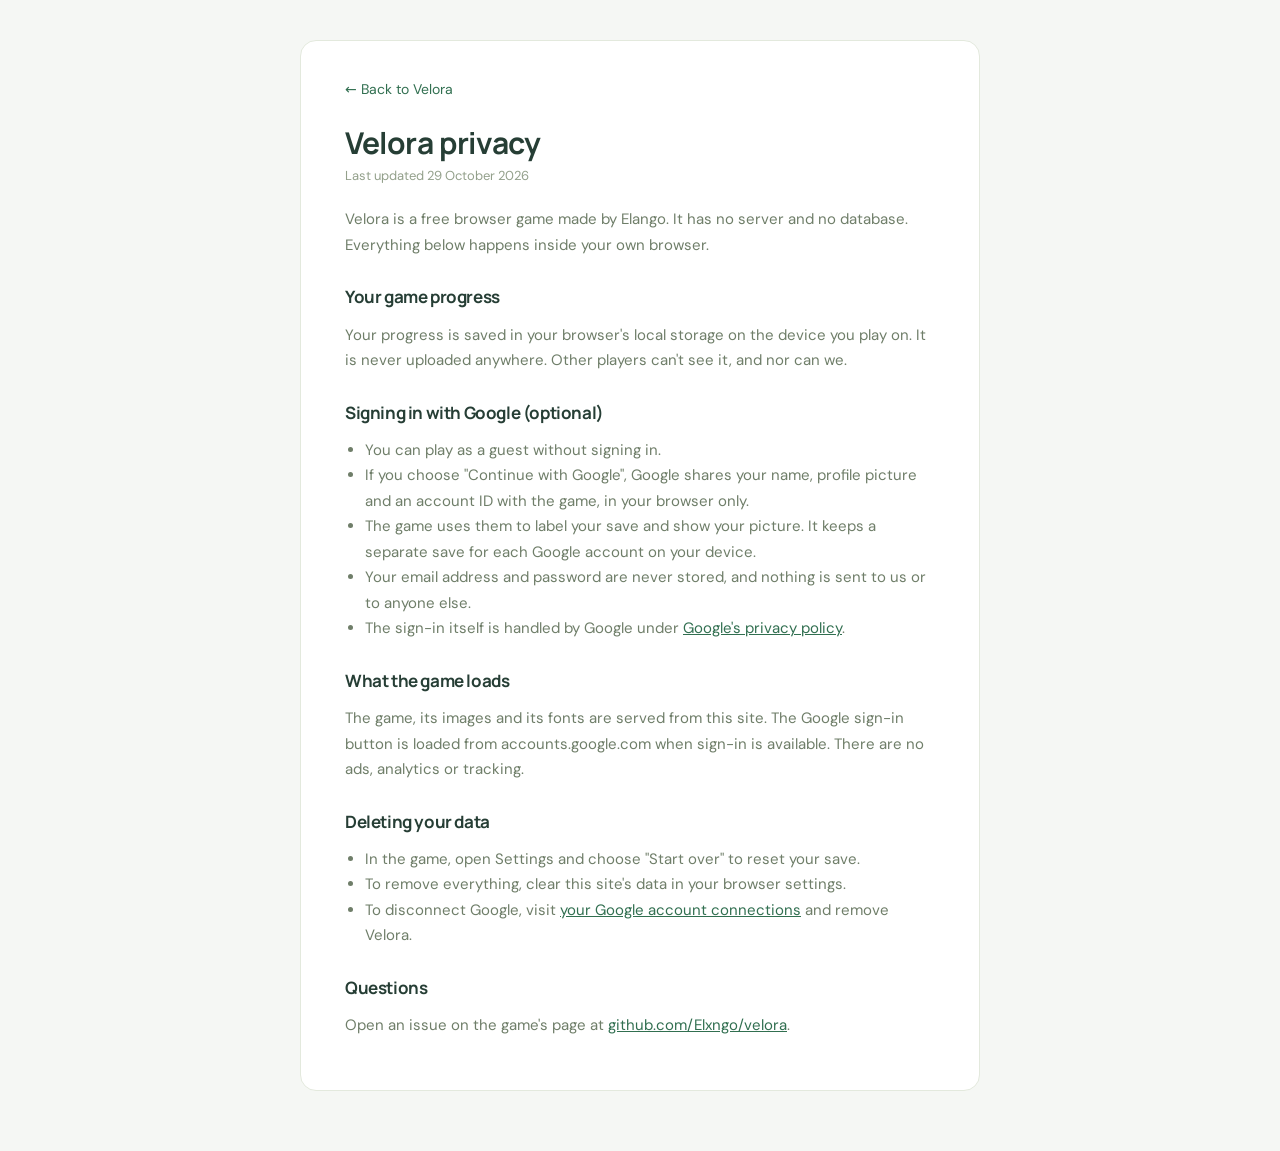
==== privacy.html @ d316bab9 "Publish Velora website Co-Authored-By: Claude Opus 5.5 <noreply@anthropic.com> Claude-Session: https" ====
<!doctype html>
<html lang="en">
<head>
<meta charset="utf-8">
<meta name="viewport" content="width=device-width,initial-scale=1">
<title>Velora Privacy</title>
<link rel="icon" href="data:image/svg+xml,%3Csvg xmlns='http://www.w3.org/2000/svg' viewBox='0 0 40 40'%3E%3Crect width='40' height='40' rx='12' fill='%23215e4b'/%3E%3Cpath d='M9 12l11 18 11-18h-7l-4 8-4-8z' fill='%23c7f4b2'/%3E%3C/svg%3E">
<style>
  @font-face{font-family:'DM Sans';src:url('./vendor/dm-sans.woff2') format('woff2');font-weight:100 1000;font-display:swap}
  @font-face{font-family:'Manrope';src:url('./vendor/manrope.woff2') format('woff2');font-weight:200 800;font-display:swap}
  :root{--bg:#f5f7f4;--card:#fff;--ink:#263e35;--muted:#6f7e69;--line:#e3e9dd;--accent:#316f50}
  *{box-sizing:border-box}
  body{margin:0;background:var(--bg);color:var(--ink);font:15px/1.7 'DM Sans',system-ui,sans-serif;padding:40px max(16px,env(safe-area-inset-left,0px)) 60px max(16px,env(safe-area-inset-right,0px))}
  main{max-width:680px;margin:0 auto;background:var(--card);border:1px solid var(--line);border-radius:16px;padding:36px clamp(20px,5vw,44px)}
  h1,h2{font-family:Manrope,'DM Sans',sans-serif;letter-spacing:-.4px;line-height:1.25}
  h1{font-size:30px;margin:0 0 4px}
  h2{font-size:17px;margin:28px 0 6px}
  p,li{color:var(--muted)}
  ul{padding-left:20px}
  a{color:var(--accent)}
  .date{font-size:13px;color:#93a08b;margin:0 0 20px}
  .back{display:inline-block;margin-bottom:22px;font-size:14px;text-decoration:none}
</style>
</head>
<body>
<main>
  <a class="back" href="./">← Back to Velora</a>
  <h1>Velora privacy</h1>
  <p class="date">Last updated 29 October 2026</p>
  <p>Velora is a free browser game made by Elango. It has no server and no database. Everything below happens inside your own browser.</p>

  <h2>Your game progress</h2>
  <p>Your progress is saved in your browser's local storage on the device you play on. It is never uploaded anywhere. Other players can't see it, and nor can we.</p>

  <h2>Signing in with Google (optional)</h2>
  <ul>
    <li>You can play as a guest without signing in.</li>
    <li>If you choose "Continue with Google", Google shares your name, profile picture and an account ID with the game, in your browser only.</li>
    <li>The game uses them to label your save and show your picture. It keeps a separate save for each Google account on your device.</li>
    <li>Your email address and password are never stored, and nothing is sent to us or to anyone else.</li>
    <li>The sign-in itself is handled by Google under <a href="https://policies.google.com/privacy" rel="noopener">Google's privacy policy</a>.</li>
  </ul>

  <h2>What the game loads</h2>
  <p>The game, its images and its fonts are served from this site. The Google sign-in button is loaded from accounts.google.com when sign-in is available. There are no ads, analytics or tracking.</p>

  <h2>Deleting your data</h2>
  <ul>
    <li>In the game, open Settings and choose "Start over" to reset your save.</li>
    <li>To remove everything, clear this site's data in your browser settings.</li>
    <li>To disconnect Google, visit <a href="https://myaccount.google.com/connections" rel="noopener">your Google account connections</a> and remove Velora.</li>
  </ul>

  <h2>Questions</h2>
  <p>Open an issue on the game's page at <a href="https://github.com/Elxngo/velora">github.com/Elxngo/velora</a>.</p>
</main>
</body>
</html>
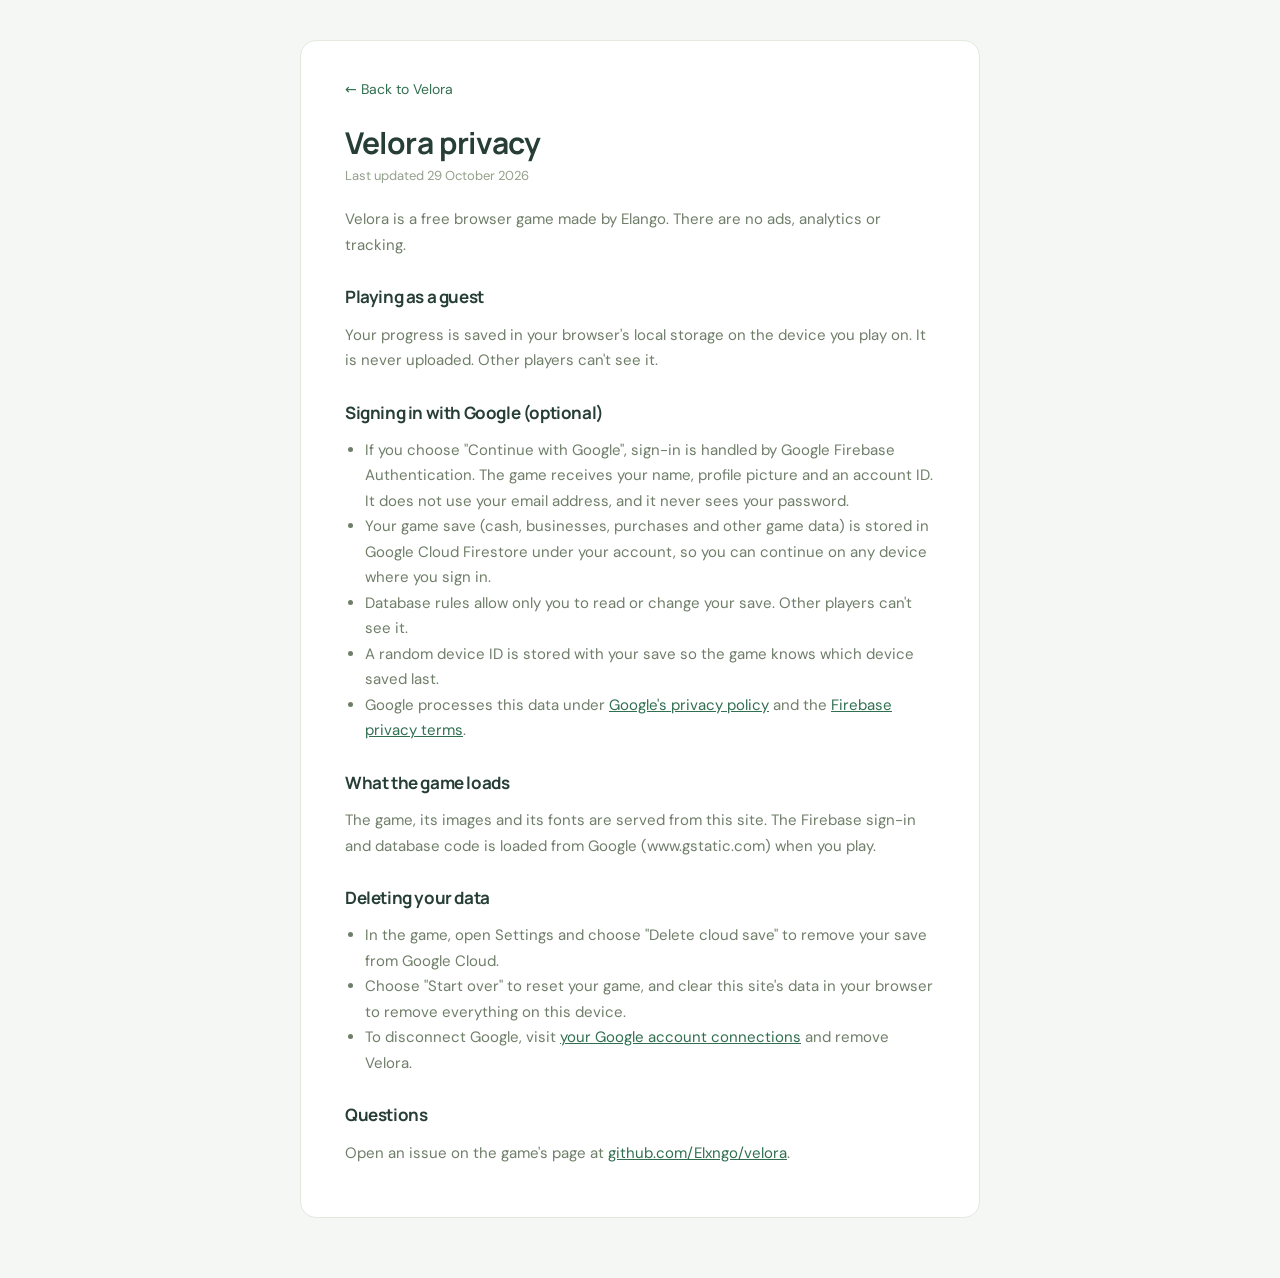
==== commit 0692fe11: "Google cloud saves: progress syncs across devices Co-Authored-By: Claude Opus 5.5 <noreply@anthropic" ====
--- a/privacy.html
+++ b/privacy.html
@@ -27,27 +27,27 @@
   <a class="back" href="./">← Back to Velora</a>
   <h1>Velora privacy</h1>
   <p class="date">Last updated 29 October 2026</p>
-  <p>Velora is a free browser game made by Elango. It has no server and no database. Everything below happens inside your own browser.</p>
+  <p>Velora is a free browser game made by Elango. There are no ads, analytics or tracking.</p>
 
-  <h2>Your game progress</h2>
-  <p>Your progress is saved in your browser's local storage on the device you play on. It is never uploaded anywhere. Other players can't see it, and nor can we.</p>
+  <h2>Playing as a guest</h2>
+  <p>Your progress is saved in your browser's local storage on the device you play on. It is never uploaded. Other players can't see it.</p>
 
   <h2>Signing in with Google (optional)</h2>
   <ul>
-    <li>You can play as a guest without signing in.</li>
-    <li>If you choose "Continue with Google", Google shares your name, profile picture and an account ID with the game, in your browser only.</li>
-    <li>The game uses them to label your save and show your picture. It keeps a separate save for each Google account on your device.</li>
-    <li>Your email address and password are never stored, and nothing is sent to us or to anyone else.</li>
-    <li>The sign-in itself is handled by Google under <a href="https://policies.google.com/privacy" rel="noopener">Google's privacy policy</a>.</li>
+    <li>If you choose "Continue with Google", sign-in is handled by Google Firebase Authentication. The game receives your name, profile picture and an account ID. It does not use your email address, and it never sees your password.</li>
+    <li>Your game save (cash, businesses, purchases and other game data) is stored in Google Cloud Firestore under your account, so you can continue on any device where you sign in.</li>
+    <li>Database rules allow only you to read or change your save. Other players can't see it.</li>
+    <li>A random device ID is stored with your save so the game knows which device saved last.</li>
+    <li>Google processes this data under <a href="https://policies.google.com/privacy" rel="noopener">Google's privacy policy</a> and the <a href="https://firebase.google.com/support/privacy" rel="noopener">Firebase privacy terms</a>.</li>
   </ul>
 
   <h2>What the game loads</h2>
-  <p>The game, its images and its fonts are served from this site. The Google sign-in button is loaded from accounts.google.com when sign-in is available. There are no ads, analytics or tracking.</p>
+  <p>The game, its images and its fonts are served from this site. The Firebase sign-in and database code is loaded from Google (www.gstatic.com) when you play.</p>
 
   <h2>Deleting your data</h2>
   <ul>
-    <li>In the game, open Settings and choose "Start over" to reset your save.</li>
-    <li>To remove everything, clear this site's data in your browser settings.</li>
+    <li>In the game, open Settings and choose "Delete cloud save" to remove your save from Google Cloud.</li>
+    <li>Choose "Start over" to reset your game, and clear this site's data in your browser to remove everything on this device.</li>
     <li>To disconnect Google, visit <a href="https://myaccount.google.com/connections" rel="noopener">your Google account connections</a> and remove Velora.</li>
   </ul>
 
